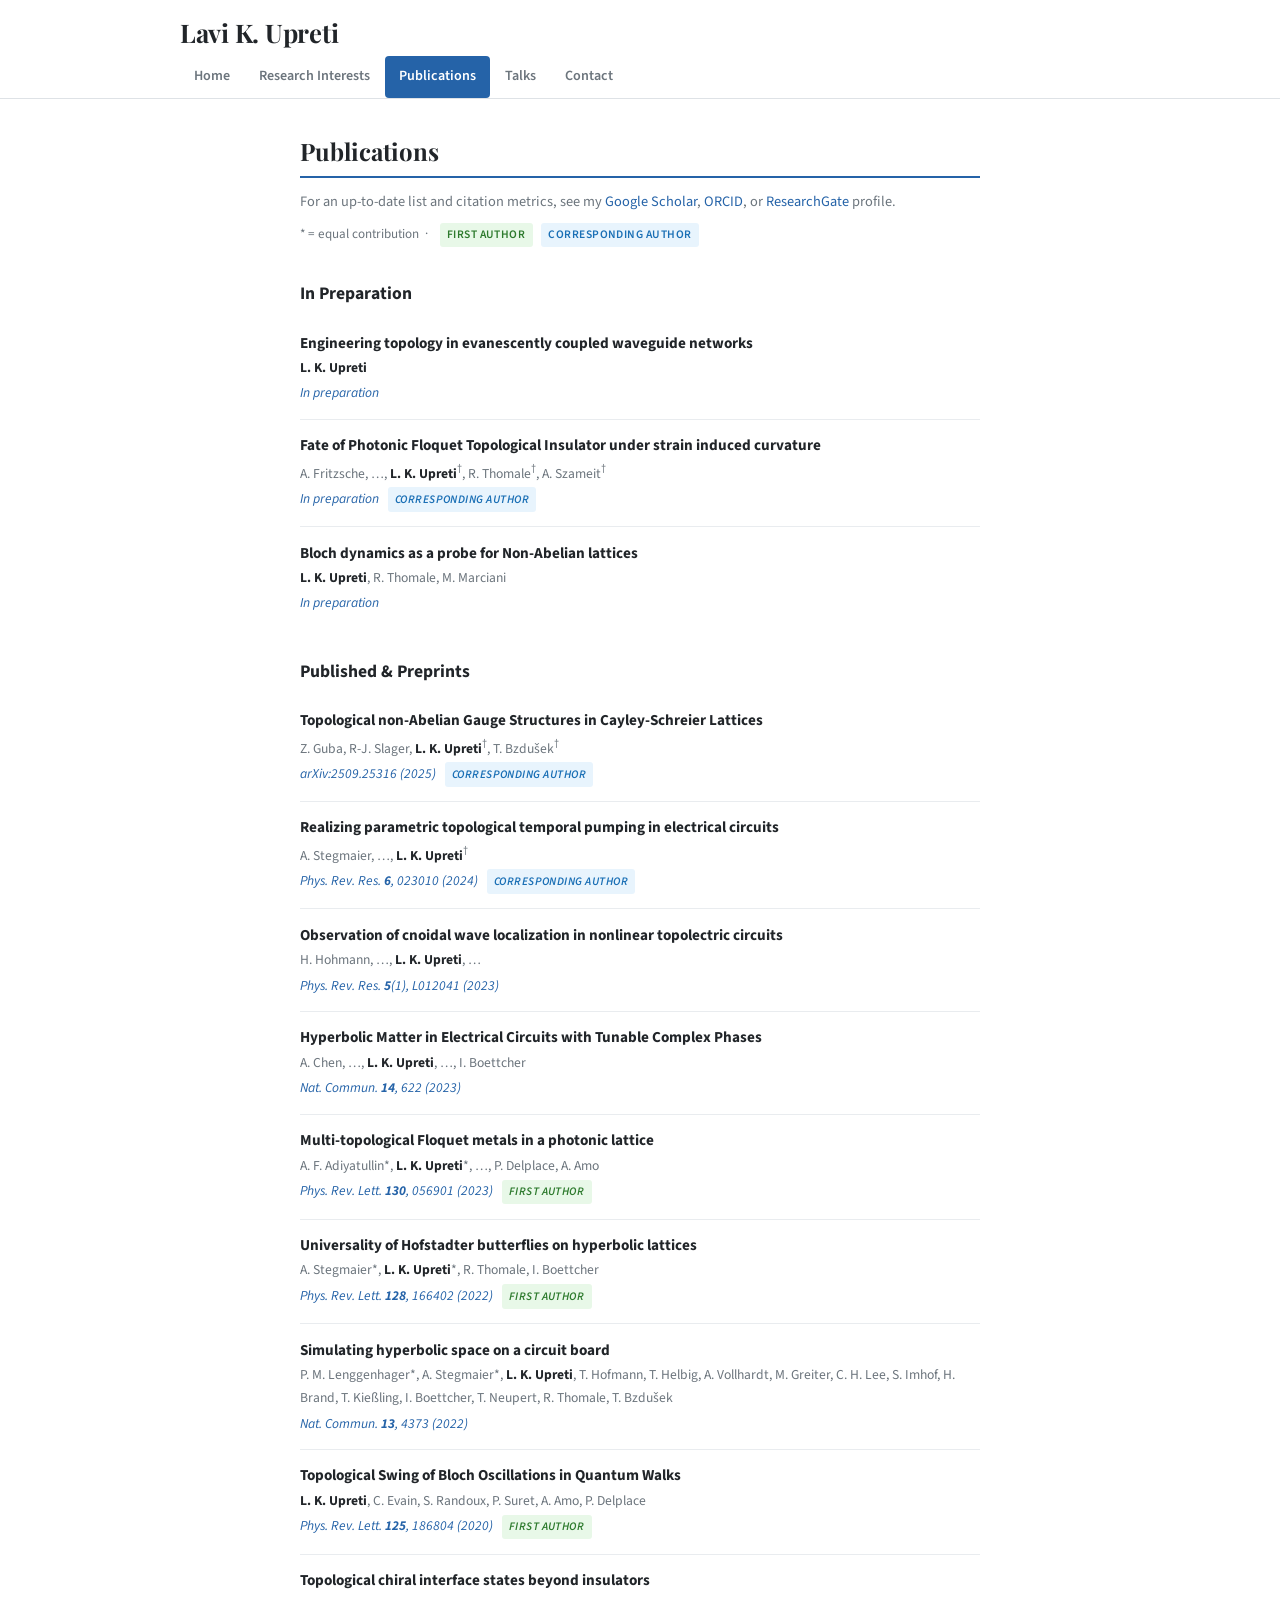
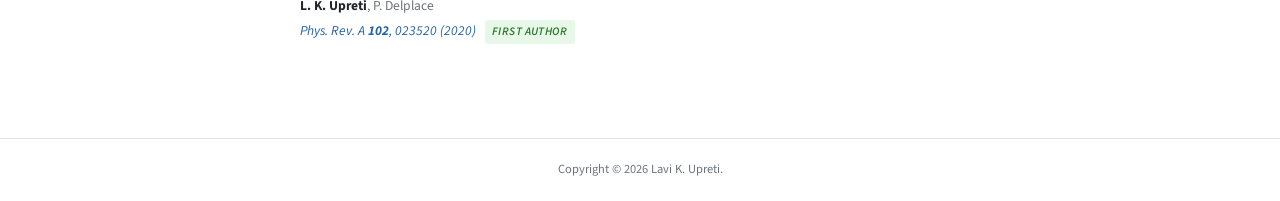
==== publications.html @ c17bda0d "Add files via upload" ====
<!DOCTYPE html>
<html lang="en">
<head>
  <meta charset="UTF-8">
  <meta name="viewport" content="width=device-width, initial-scale=1.0">
  <title>Publications — Lavi K. Upreti</title>
  <link rel="preconnect" href="https://fonts.googleapis.com">
  <link rel="preconnect" href="https://fonts.gstatic.com" crossorigin>
  <link href="https://fonts.googleapis.com/css2?family=Playfair+Display:wght@700&family=Source+Sans+3:ital,wght@0,300;0,400;0,600;0,700;1,400&display=swap" rel="stylesheet">
  <link rel="stylesheet" href="style.css">
</head>
<body>

  <header class="site-header">
    <div class="header-inner">
      <a href="index.html" class="site-name">Lavi K. Upreti</a>
      <nav class="main-nav">
        <button class="nav-toggle" aria-label="Toggle menu"><span></span><span></span><span></span></button>
        <ul class="nav-links">
          <li><a href="index.html">Home</a></li>
          <li><a href="research.html">Research Interests</a></li>
          <li><a href="publications.html" class="active">Publications</a></li>
          <li><a href="talks.html">Talks</a></li>
          <li><a href="contact.html">Contact</a></li>
        </ul>
      </nav>
    </div>
  </header>

  <main class="page-body">
    <div class="container single-col main-col">

      <h2>Publications</h2>

      <p style="font-size:0.9rem;color:var(--text-muted);margin-bottom:0.5rem;">
        For an up-to-date list and citation metrics, see my
        <a href="https://scholar.google.com/citations?user=OWNdUMMAAAAJ&hl=en">Google Scholar</a>,
        <a href="https://orcid.org/0000-0002-1722-484X">ORCID</a>, or
        <a href="https://www.researchgate.net/profile/Lavi-Upreti">ResearchGate</a> profile.
      </p>
      <p style="font-size:0.82rem;color:var(--text-muted);margin-bottom:2rem;">
        * = equal contribution &nbsp;&middot;&nbsp;
        <span class="pub-note first-author">first author</span>
        <span class="pub-note corresponding">corresponding author</span>
      </p>

      <!-- ── In preparation ───────────────────────────────────── -->
      <h3>In Preparation</h3>
      <ul class="pub-list">

        <li class="pub-item">
          <div class="pub-title">Engineering topology in evanescently coupled waveguide networks</div>
          <div class="pub-authors"><span class="me">L. K. Upreti</span></div>
          <div class="pub-journal">In preparation</div>
        </li>

        <li class="pub-item">
          <div class="pub-title">Fate of Photonic Floquet Topological Insulator under strain induced curvature</div>
          <div class="pub-authors">A. Fritzsche, &hellip;, <span class="me">L. K. Upreti</span><sup>&dagger;</sup>, R. Thomale<sup>&dagger;</sup>, A. Szameit<sup>&dagger;</sup></div>
          <div class="pub-journal">In preparation <span class="pub-note corresponding">corresponding author</span></div>
        </li>

        <li class="pub-item">
          <div class="pub-title">Bloch dynamics as a probe for Non-Abelian lattices</div>
          <div class="pub-authors"><span class="me">L. K. Upreti</span>, R. Thomale, M. Marciani</div>
          <div class="pub-journal">In preparation</div>
        </li>

      </ul>

      <!-- ── Published / preprints ────────────────────────────── -->
      <h3>Published &amp; Preprints</h3>
      <ul class="pub-list">

        <li class="pub-item">
          <div class="pub-title">
            <a href="https://arxiv.org/abs/2509.25316" target="_blank" rel="noopener">
              Topological non-Abelian Gauge Structures in Cayley-Schreier Lattices
            </a>
          </div>
          <div class="pub-authors">Z. Guba, R-J. Slager, <span class="me">L. K. Upreti</span><sup>&dagger;</sup>, T. Bzdu&#353;ek<sup>&dagger;</sup></div>
          <div class="pub-journal">arXiv:2509.25316 (2025) <span class="pub-note corresponding">corresponding author</span></div>
        </li>

        <li class="pub-item">
          <div class="pub-title">
            <a href="https://doi.org/10.1103/PhysRevResearch.6.023010" target="_blank" rel="noopener">
              Realizing parametric topological temporal pumping in electrical circuits
            </a>
          </div>
          <div class="pub-authors">A. Stegmaier, &hellip;, <span class="me">L. K. Upreti</span><sup>&dagger;</sup></div>
          <div class="pub-journal">Phys. Rev. Res. <strong>6</strong>, 023010 (2024) <span class="pub-note corresponding">corresponding author</span></div>
        </li>

        <li class="pub-item">
          <div class="pub-title">
            <a href="https://doi.org/10.1103/PhysRevResearch.5.L012041" target="_blank" rel="noopener">
              Observation of cnoidal wave localization in nonlinear topolectric circuits
            </a>
          </div>
          <div class="pub-authors">H. Hohmann, &hellip;, <span class="me">L. K. Upreti</span>, &hellip;</div>
          <div class="pub-journal">Phys. Rev. Res. <strong>5</strong>(1), L012041 (2023)</div>
        </li>

        <li class="pub-item">
          <div class="pub-title">
            <a href="https://doi.org/10.1038/s41467-023-36359-6" target="_blank" rel="noopener">
              Hyperbolic Matter in Electrical Circuits with Tunable Complex Phases
            </a>
          </div>
          <div class="pub-authors">A. Chen, &hellip;, <span class="me">L. K. Upreti</span>, &hellip;, I. Boettcher</div>
          <div class="pub-journal">Nat. Commun. <strong>14</strong>, 622 (2023)</div>
        </li>

        <li class="pub-item">
          <div class="pub-title">
            <a href="https://doi.org/10.1103/PhysRevLett.130.056901" target="_blank" rel="noopener">
              Multi-topological Floquet metals in a photonic lattice
            </a>
          </div>
          <div class="pub-authors">A. F. Adiyatullin*, <span class="me">L. K. Upreti</span>*, &hellip;, P. Delplace, A. Amo</div>
          <div class="pub-journal">Phys. Rev. Lett. <strong>130</strong>, 056901 (2023) <span class="pub-note first-author">first author</span></div>
        </li>

        <li class="pub-item">
          <div class="pub-title">
            <a href="https://doi.org/10.1103/PhysRevLett.128.166402" target="_blank" rel="noopener">
              Universality of Hofstadter butterflies on hyperbolic lattices
            </a>
          </div>
          <div class="pub-authors">A. Stegmaier*, <span class="me">L. K. Upreti</span>*, R. Thomale, I. Boettcher</div>
          <div class="pub-journal">Phys. Rev. Lett. <strong>128</strong>, 166402 (2022) <span class="pub-note first-author">first author</span></div>
        </li>

        <li class="pub-item">
          <div class="pub-title">
            <a href="https://doi.org/10.1038/s41467-022-32042-4" target="_blank" rel="noopener">
              Simulating hyperbolic space on a circuit board
            </a>
          </div>
          <div class="pub-authors">P. M. Lenggenhager*, A. Stegmaier*, <span class="me">L. K. Upreti</span>, T. Hofmann, T. Helbig, A. Vollhardt, M. Greiter, C. H. Lee, S. Imhof, H. Brand, T. Kie&szlig;ling, I. Boettcher, T. Neupert, R. Thomale, T. Bzdu&#353;ek</div>
          <div class="pub-journal">Nat. Commun. <strong>13</strong>, 4373 (2022)</div>
        </li>

        <li class="pub-item">
          <div class="pub-title">
            <a href="https://doi.org/10.1103/PhysRevLett.125.186804" target="_blank" rel="noopener">
              Topological Swing of Bloch Oscillations in Quantum Walks
            </a>
          </div>
          <div class="pub-authors"><span class="me">L. K. Upreti</span>, C. Evain, S. Randoux, P. Suret, A. Amo, P. Delplace</div>
          <div class="pub-journal">Phys. Rev. Lett. <strong>125</strong>, 186804 (2020) <span class="pub-note first-author">first author</span></div>
        </li>

        <li class="pub-item">
          <div class="pub-title">
            <a href="https://doi.org/10.1103/PhysRevA.102.023520" target="_blank" rel="noopener">
              Topological chiral interface states beyond insulators
            </a>
          </div>
          <div class="pub-authors"><span class="me">L. K. Upreti</span>, P. Delplace</div>
          <div class="pub-journal">Phys. Rev. A <strong>102</strong>, 023520 (2020) <span class="pub-note first-author">first author</span></div>
        </li>

      </ul>

    </div>
  </main>

  <footer class="site-footer">
    <div class="container">Copyright &copy; 2026 Lavi K. Upreti.</div>
  </footer>

  <script>
    document.querySelector('.nav-toggle')?.addEventListener('click', function() {
      document.querySelector('.nav-links').classList.toggle('open');
      this.classList.toggle('active');
    });
  </script>
</body>
</html>
---- style.css ----
/* ============================================================
   Lavi K. Upreti — Academic Website
   Clean academic style inspired by P. Lenggenhager's site
   ============================================================ */

:root {
  --bg:         #ffffff;
  --bg-alt:     #f8f9fa;
  --text:       #212529;
  --text-muted: #6c757d;
  --link:       #2563a8;
  --link-hover: #1a4a80;
  --accent:     #2563a8;
  --border:     #dee2e6;
  --border-light:#e9ecef;
  --shadow:     0 1px 3px rgba(0,0,0,0.08);

  --font-sans:  'Source Sans 3', -apple-system, BlinkMacSystemFont, 'Segoe UI', Helvetica, Arial, sans-serif;
  --font-serif: 'Playfair Display', Georgia, 'Times New Roman', serif;

  --max-w:      960px;
  --sidebar-w:  220px;
  --gap:        2.5rem;
  --nav-h:      56px;
}

/* Reset */
*, *::before, *::after { box-sizing: border-box; margin: 0; padding: 0; }

html { font-size: 16px; scroll-behavior: smooth; }

body {
  font-family: var(--font-sans);
  color: var(--text);
  background: var(--bg);
  line-height: 1.7;
  -webkit-font-smoothing: antialiased;
}

a { color: var(--link); text-decoration: none; }
a:hover { color: var(--link-hover); text-decoration: underline; }

img { max-width: 100%; display: block; }

/* ── Header / Navigation ───────────────────────────────────── */
.site-header {
  background: var(--bg);
  border-bottom: 1px solid var(--border);
  position: sticky;
  top: 0;
  z-index: 100;
}
.header-inner {
  max-width: var(--max-w);
  margin: 0 auto;
  padding: 0 1.25rem;
}
.site-name {
  display: block;
  font-family: var(--font-serif);
  font-size: 1.6rem;
  font-weight: 700;
  color: var(--text);
  padding: 0.7rem 0 0.1rem;
  letter-spacing: -0.01em;
}
.site-name:hover { text-decoration: none; color: var(--accent); }

.main-nav {
  display: flex;
  align-items: center;
  justify-content: space-between;
}
.nav-links {
  list-style: none;
  display: flex;
  gap: 0;
  flex-wrap: wrap;
}
.nav-links li a {
  display: block;
  padding: 0.55rem 0.9rem;
  font-size: 0.88rem;
  font-weight: 600;
  color: var(--text-muted);
  border-radius: 4px;
  transition: background 0.15s, color 0.15s;
}
.nav-links li a:hover {
  background: var(--bg-alt);
  color: var(--text);
  text-decoration: none;
}
.nav-links li a.active {
  background: var(--accent);
  color: #fff;
}

/* Hamburger */
.nav-toggle {
  display: none;
  background: none; border: none; cursor: pointer;
  width: 26px; height: 20px; position: relative;
}
.nav-toggle span {
  display: block; width: 100%; height: 2px;
  background: var(--text); position: absolute; left: 0;
  transition: .25s;
}
.nav-toggle span:nth-child(1) { top: 0; }
.nav-toggle span:nth-child(2) { top: 9px; }
.nav-toggle span:nth-child(3) { top: 18px; }
.nav-toggle.active span:nth-child(1) { top: 9px; transform: rotate(45deg); }
.nav-toggle.active span:nth-child(2) { opacity: 0; }
.nav-toggle.active span:nth-child(3) { top: 9px; transform: rotate(-45deg); }

/* ── Layout ────────────────────────────────────────────────── */
.container {
  max-width: var(--max-w);
  margin: 0 auto;
  padding: 0 1.25rem;
}

.page-body { padding: 2rem 0 3rem; }

.two-col {
  display: grid;
  grid-template-columns: var(--sidebar-w) 1fr;
  gap: var(--gap);
  align-items: start;
}

/* ── Sidebar ───────────────────────────────────────────────── */
.sidebar { position: sticky; top: calc(var(--nav-h) + 24px); }

.photo-wrap {
  width: 100%;
  border-radius: 6px;
  overflow: hidden;
  border: 1px solid var(--border);
  margin-bottom: 1.25rem;
  background: var(--bg-alt);
}
.photo-wrap img { width: 100%; display: block; }
.photo-placeholder {
  width: 100%; aspect-ratio: 1;
  display: flex; flex-direction: column;
  align-items: center; justify-content: center;
  color: var(--text-muted); gap: 0.4rem;
}
.photo-placeholder svg { width: 54px; height: 54px; }
.photo-placeholder span { font-size: 0.78rem; font-style: italic; }

.sidebar h5 {
  font-size: 0.82rem;
  text-transform: uppercase;
  letter-spacing: 0.07em;
  color: var(--text-muted);
  margin-bottom: 0.6rem;
  padding-bottom: 0.35rem;
  border-bottom: 1px solid var(--border-light);
}

.quick-links { list-style: none; }
.quick-links li { margin-bottom: 0.35rem; }
.quick-links a {
  display: inline-flex; align-items: center; gap: 0.45rem;
  font-size: 0.88rem; color: var(--link);
  transition: color .15s;
}
.quick-links a:hover { color: var(--link-hover); text-decoration: none; }
.quick-links .icon { width: 16px; height: 16px; flex-shrink: 0; }

/* ── Recent paper card ─────────────────────────────────────── */
.recent-paper {
  margin-top: 1.5rem;
  background: var(--bg-alt);
  border: 1px solid var(--border-light);
  border-radius: 6px;
  padding: 0.85rem;
  transition: box-shadow .2s;
}
.recent-paper:hover { box-shadow: var(--shadow); }
.recent-paper .label {
  font-size: 0.72rem;
  text-transform: uppercase;
  letter-spacing: 0.06em;
  color: var(--text-muted);
  font-style: italic;
}
.recent-paper .rp-title {
  font-size: 0.88rem;
  font-weight: 700;
  color: var(--text);
  line-height: 1.4;
  margin-top: 0.25rem;
}
.recent-paper a { color: inherit; }
.recent-paper a:hover { color: var(--accent); text-decoration: none; }

/* ── Main content ──────────────────────────────────────────── */
.main-col h2 {
  font-family: var(--font-serif);
  font-size: 1.5rem;
  font-weight: 700;
  margin-bottom: 0.75rem;
  padding-bottom: 0.3rem;
  border-bottom: 2px solid var(--accent);
}

.main-col h3 {
  font-size: 1.1rem;
  font-weight: 700;
  margin-top: 1.75rem;
  margin-bottom: 0.5rem;
}

.main-col h4 {
  font-size: 0.95rem;
  font-weight: 700;
  margin-top: 1.25rem;
  margin-bottom: 0.4rem;
  color: var(--text);
}

.main-col p {
  margin-bottom: 0.85rem;
  font-size: 0.94rem;
  color: #343a40;
}

.main-col section + section {
  margin-top: 2rem;
}

/* ── CV Timeline ───────────────────────────────────────────── */
.cv-list { list-style: none; }
.cv-list li {
  display: grid;
  grid-template-columns: 150px 1fr;
  gap: 0.75rem;
  padding: 0.6rem 0;
  border-bottom: 1px solid var(--border-light);
  font-size: 0.92rem;
}
.cv-list li:last-child { border-bottom: none; }
.cv-dates {
  font-weight: 600;
  color: var(--accent);
  white-space: nowrap;
  font-size: 0.88rem;
  padding-top: 0.06rem;
}
.cv-desc { color: #495057; }
.cv-desc strong { color: var(--text); }

/* ── Awards / lists ────────────────────────────────────────── */
.diamond-list { list-style: none; }
.diamond-list li {
  position: relative;
  padding-left: 1.1rem;
  margin-bottom: 0.45rem;
  font-size: 0.92rem;
  color: #495057;
}
.diamond-list li::before {
  content: '◆';
  position: absolute; left: 0; top: 0;
  color: var(--accent);
  font-size: 0.45rem;
  line-height: 1.7rem;
}

/* ── Supervision list ──────────────────────────────────────── */
.supervision-list { list-style: none; }
.supervision-list li {
  margin-bottom: 0.5rem;
  font-size: 0.92rem;
  color: #495057;
}
.supervision-list li strong { color: var(--text); }

/* teaching list */
.teaching-list {
  font-size: 0.92rem;
  color: #495057;
  line-height: 1.8;
}

/* ── Publications page ─────────────────────────────────────── */
.pub-list { list-style: none; }
.pub-item {
  padding: 0.9rem 0;
  border-bottom: 1px solid var(--border-light);
}
.pub-item:last-child { border-bottom: none; }
.pub-title {
  font-weight: 700;
  font-size: 0.95rem;
  color: var(--text);
  line-height: 1.45;
}
.pub-title a { color: var(--text); }
.pub-title a:hover { color: var(--accent); }
.pub-authors {
  font-size: 0.85rem;
  color: var(--text-muted);
  margin: 0.15rem 0;
}
.pub-authors .me { font-weight: 700; color: var(--text); }
.pub-journal {
  font-size: 0.85rem;
  color: var(--accent);
  font-style: italic;
}
.pub-note {
  display: inline-block;
  font-size: 0.72rem;
  font-weight: 600;
  text-transform: uppercase;
  letter-spacing: 0.04em;
  padding: 0.15rem 0.45rem;
  border-radius: 3px;
  margin-left: 0.35rem;
}
.pub-note.corresponding { background: #e8f4fd; color: #1a6fb5; }
.pub-note.first-author  { background: #e8f8e8; color: #2d7a2d; }

/* ── Research page ─────────────────────────────────────────── */
.research-block {
  padding: 1.25rem 0;
  border-bottom: 1px solid var(--border-light);
}
.research-block:last-of-type { border-bottom: none; }
.research-block h3 {
  font-family: var(--font-serif);
  font-size: 1.2rem;
  font-weight: 700;
  margin: 0 0 0.5rem;
  color: var(--text);
}
.research-block p {
  font-size: 0.93rem;
  color: #495057;
  margin-bottom: 0.6rem;
}

/* ── Contact page ──────────────────────────────────────────── */
.contact-card {
  background: var(--bg-alt);
  border: 1px solid var(--border-light);
  border-radius: 6px;
  padding: 1.5rem;
  max-width: 520px;
}
.contact-card h4 {
  font-family: var(--font-serif);
  font-size: 1.15rem;
  margin: 0 0 1rem;
}
.contact-row {
  display: grid;
  grid-template-columns: 90px 1fr;
  gap: 0.5rem;
  margin-bottom: 0.6rem;
  font-size: 0.92rem;
}
.contact-label { font-weight: 600; color: var(--text); }
.contact-val { color: #495057; }

.contact-btn {
  display: inline-block;
  margin-top: 1rem;
  padding: 0.5rem 1.25rem;
  background: var(--accent);
  color: #fff;
  font-weight: 600;
  font-size: 0.88rem;
  border-radius: 4px;
  transition: background 0.15s;
}
.contact-btn:hover { background: var(--link-hover); color: #fff; text-decoration: none; }

/* ── Talks page ────────────────────────────────────────────── */
.talk-list { list-style: none; }
.talk-item {
  padding: 0.6rem 0;
  border-bottom: 1px solid var(--border-light);
  font-size: 0.92rem;
}
.talk-item:last-child { border-bottom: none; }
.talk-title { font-weight: 700; color: var(--text); }
.talk-venue { color: var(--text-muted); font-size: 0.85rem; margin-top: 0.1rem; }

/* ── Footer ────────────────────────────────────────────────── */
.site-footer {
  border-top: 1px solid var(--border);
  padding: 1.25rem 0;
  text-align: center;
  font-size: 0.78rem;
  color: var(--text-muted);
  margin-top: 2rem;
}

/* ── Single column pages ───────────────────────────────────── */
.single-col { max-width: 720px; }

/* ── Responsive ────────────────────────────────────────────── */
@media (max-width: 768px) {
  .nav-toggle { display: block; }
  .nav-links {
    display: none; flex-direction: column;
    position: absolute; top: 100%; left: 0; right: 0;
    background: var(--bg); border-bottom: 1px solid var(--border);
    padding: 0.5rem;
    box-shadow: var(--shadow);
  }
  .nav-links.open { display: flex; }

  .two-col { grid-template-columns: 1fr; }

  .sidebar {
    position: static;
    display: grid;
    grid-template-columns: 140px 1fr;
    gap: 1.25rem;
    align-items: start;
  }

  .cv-list li { grid-template-columns: 1fr; gap: 0.15rem; }

  .contact-row { grid-template-columns: 1fr; gap: 0.1rem; }
}

@media (max-width: 480px) {
  .sidebar { grid-template-columns: 1fr; }
  .photo-wrap { max-width: 160px; margin: 0 auto 0.75rem; }
}
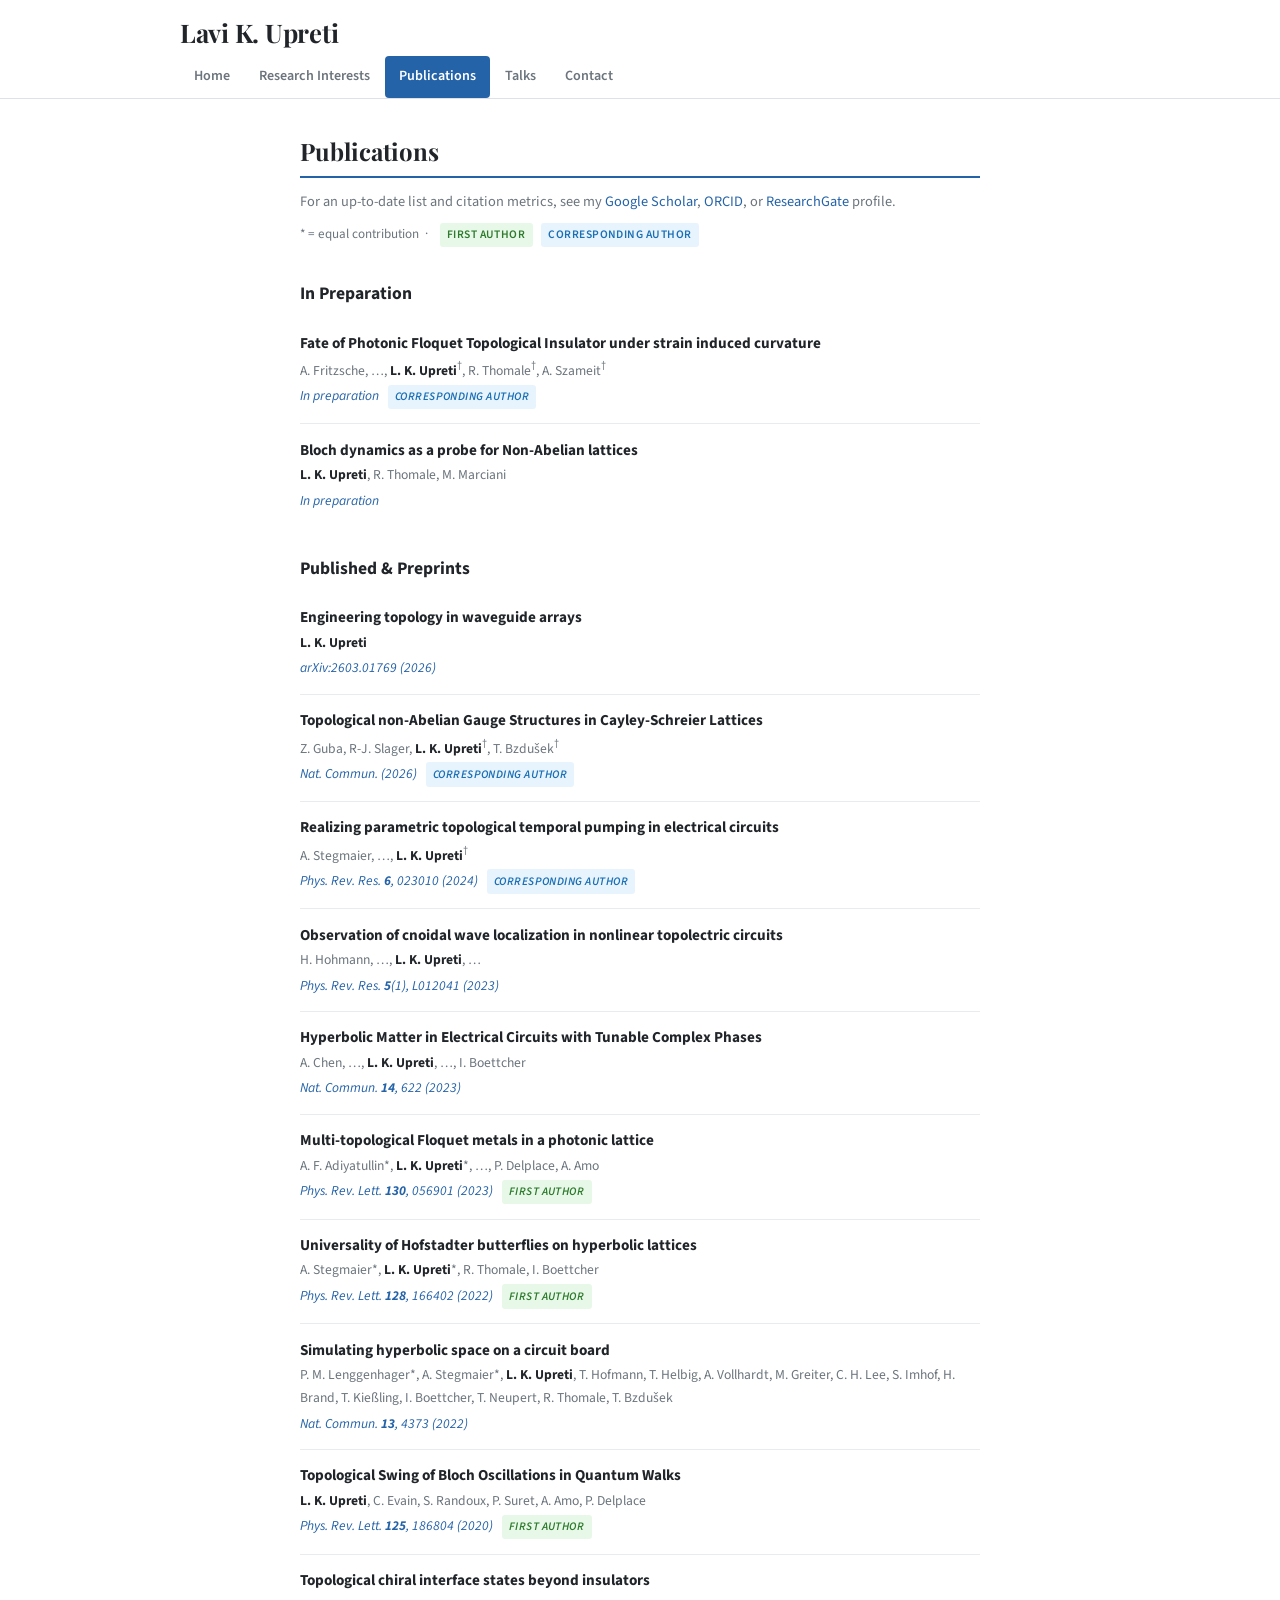
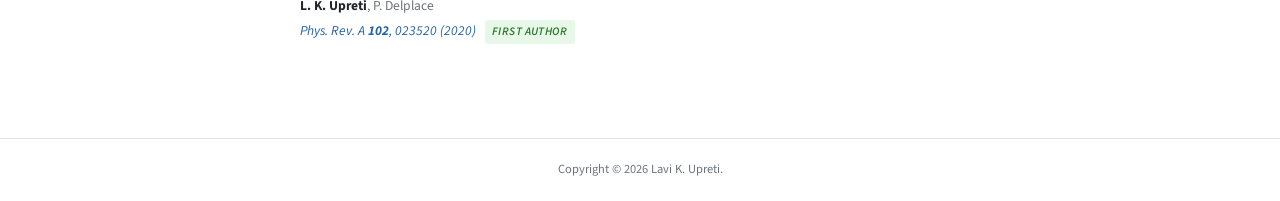
==== commit 67acb1aa: "Refactor publication entry for improved structure Updated publication entry for 'Engineering topolog" ====
--- a/publications.html
+++ b/publications.html
@@ -49,12 +49,6 @@
       <ul class="pub-list">
 
         <li class="pub-item">
-          <div class="pub-title">Engineering topology in evanescently coupled waveguide networks</div>
-          <div class="pub-authors"><span class="me">L. K. Upreti</span></div>
-          <div class="pub-journal">In preparation</div>
-        </li>
-
-        <li class="pub-item">
           <div class="pub-title">Fate of Photonic Floquet Topological Insulator under strain induced curvature</div>
           <div class="pub-authors">A. Fritzsche, &hellip;, <span class="me">L. K. Upreti</span><sup>&dagger;</sup>, R. Thomale<sup>&dagger;</sup>, A. Szameit<sup>&dagger;</sup></div>
           <div class="pub-journal">In preparation <span class="pub-note corresponding">corresponding author</span></div>
@@ -71,15 +65,27 @@
       <!-- ── Published / preprints ────────────────────────────── -->
       <h3>Published &amp; Preprints</h3>
       <ul class="pub-list">
+        
+
+        
+        <li class="pub-item">
+  <div class="pub-title">
+    <a href="https://arxiv.org/abs/2603.01769" target="_blank" rel="noopener">
+      Engineering topology in waveguide arrays
+    </a>
+  </div>
+  <div class="pub-authors"><span class="me">L. K. Upreti</span></div>
+  <div class="pub-journal">arXiv:2603.01769 (2026)</div>
+</li>
 
         <li class="pub-item">
           <div class="pub-title">
-            <a href="https://arxiv.org/abs/2509.25316" target="_blank" rel="noopener">
+            <a href="https://www.nature.com/articles/s41467-026-71401-3" target="_blank" rel="noopener">
               Topological non-Abelian Gauge Structures in Cayley-Schreier Lattices
             </a>
           </div>
           <div class="pub-authors">Z. Guba, R-J. Slager, <span class="me">L. K. Upreti</span><sup>&dagger;</sup>, T. Bzdu&#353;ek<sup>&dagger;</sup></div>
-          <div class="pub-journal">arXiv:2509.25316 (2025) <span class="pub-note corresponding">corresponding author</span></div>
+          <div class="pub-journal">Nat. Commun. (2026) <span class="pub-note corresponding">corresponding author</span></div>
         </li>
 
         <li class="pub-item">
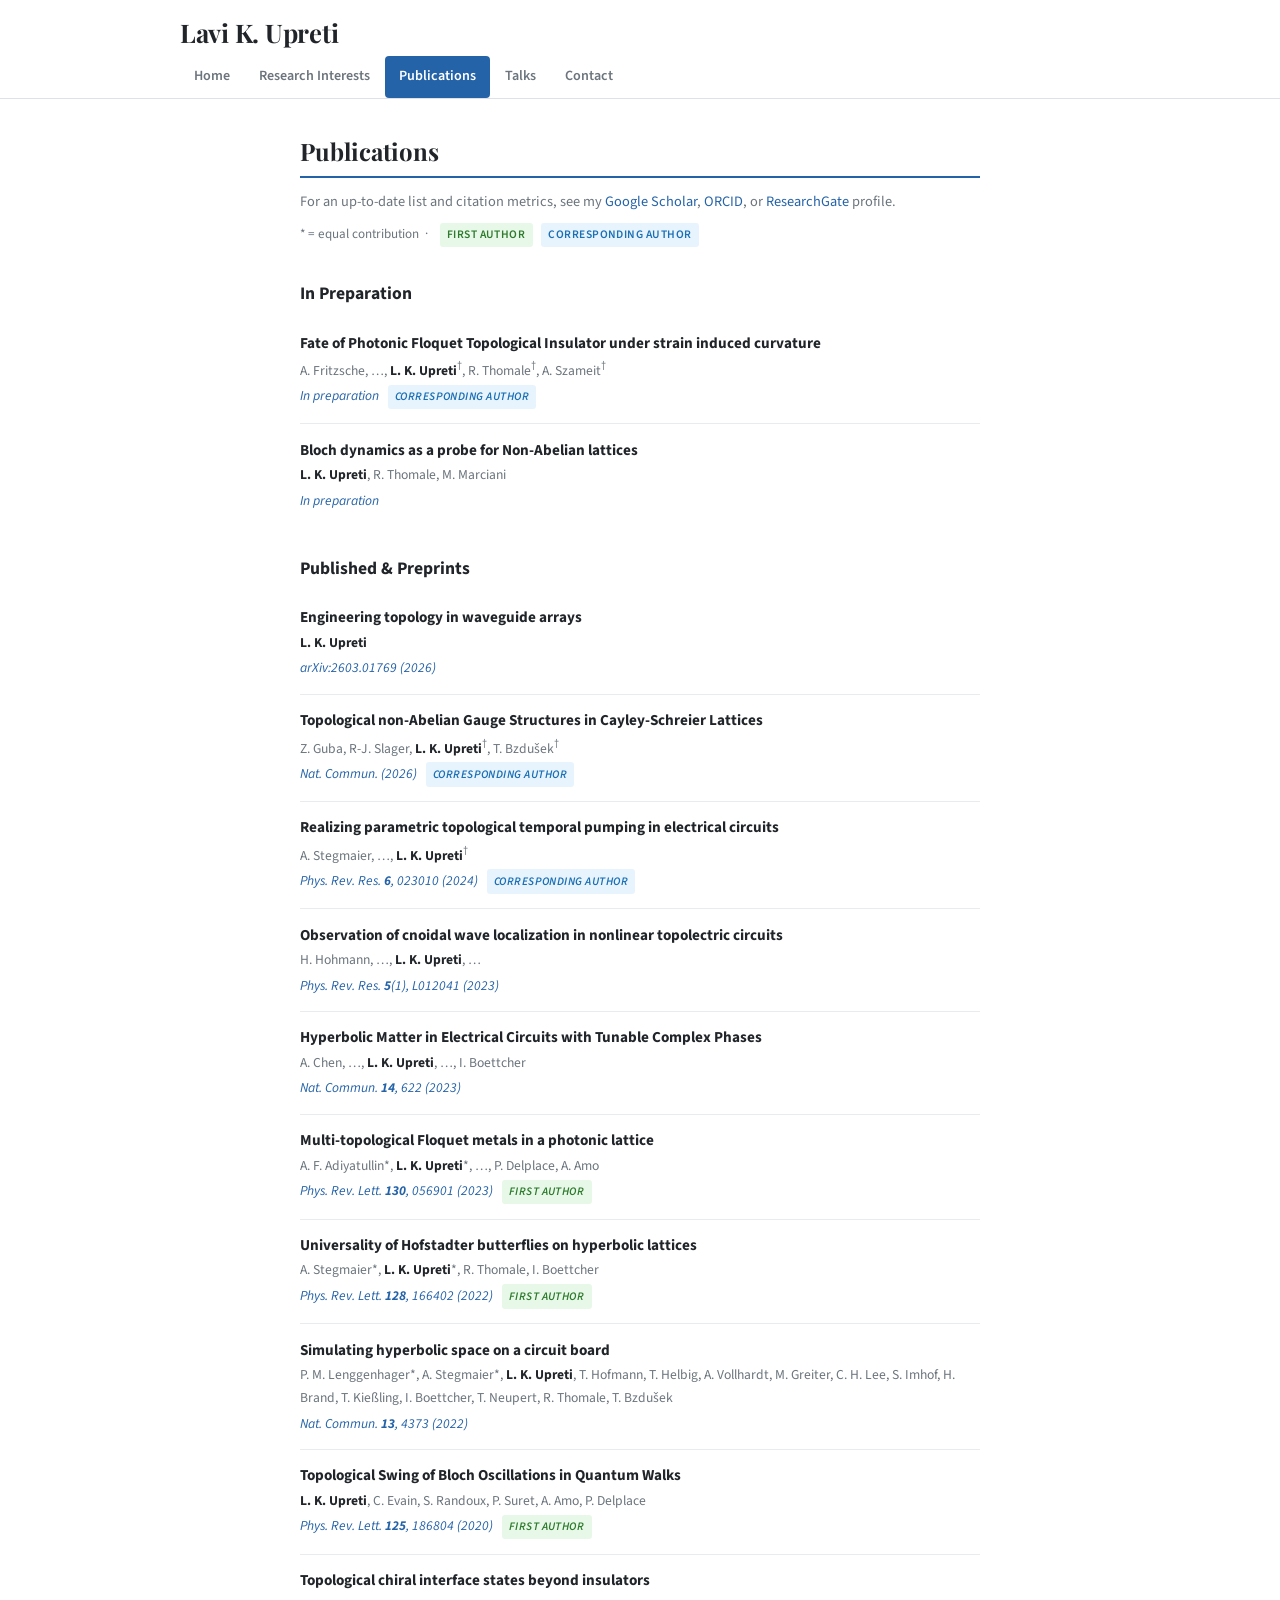
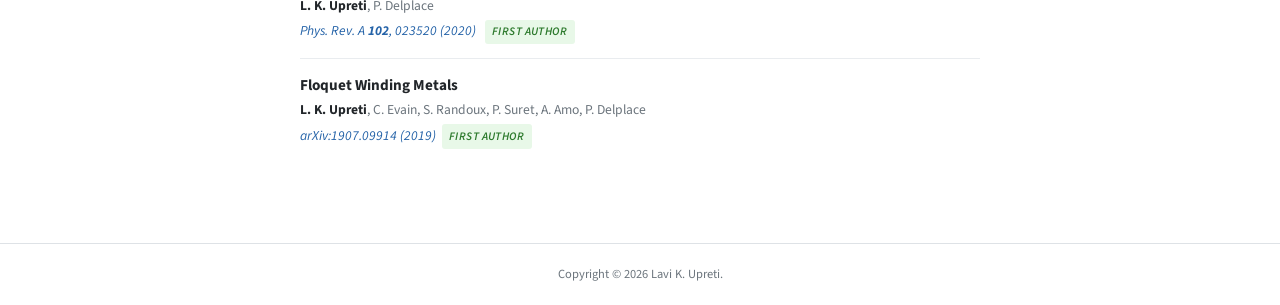
==== commit d677e688: "Add 'first author' note to publication entry" ====
--- a/publications.html
+++ b/publications.html
@@ -168,6 +168,16 @@
           <div class="pub-journal">Phys. Rev. A <strong>102</strong>, 023520 (2020) <span class="pub-note first-author">first author</span></div>
         </li>
 
+        <li class="pub-item">
+  <div class="pub-title">
+    <a href="https://export.arxiv.org/pdf/1907.09914v1" target="_blank" rel="noopener">
+      Floquet Winding Metals
+    </a>
+  </div>
+  <div class="pub-authors"><span class="me">L. K. Upreti</span>, C. Evain, S. Randoux, P. Suret, A. Amo, P. Delplace</div>
+  <div class="pub-journal">arXiv:1907.09914 (2019)<span class="pub-note first-author">first author</span></div>
+</li>
+
       </ul>
 
     </div>
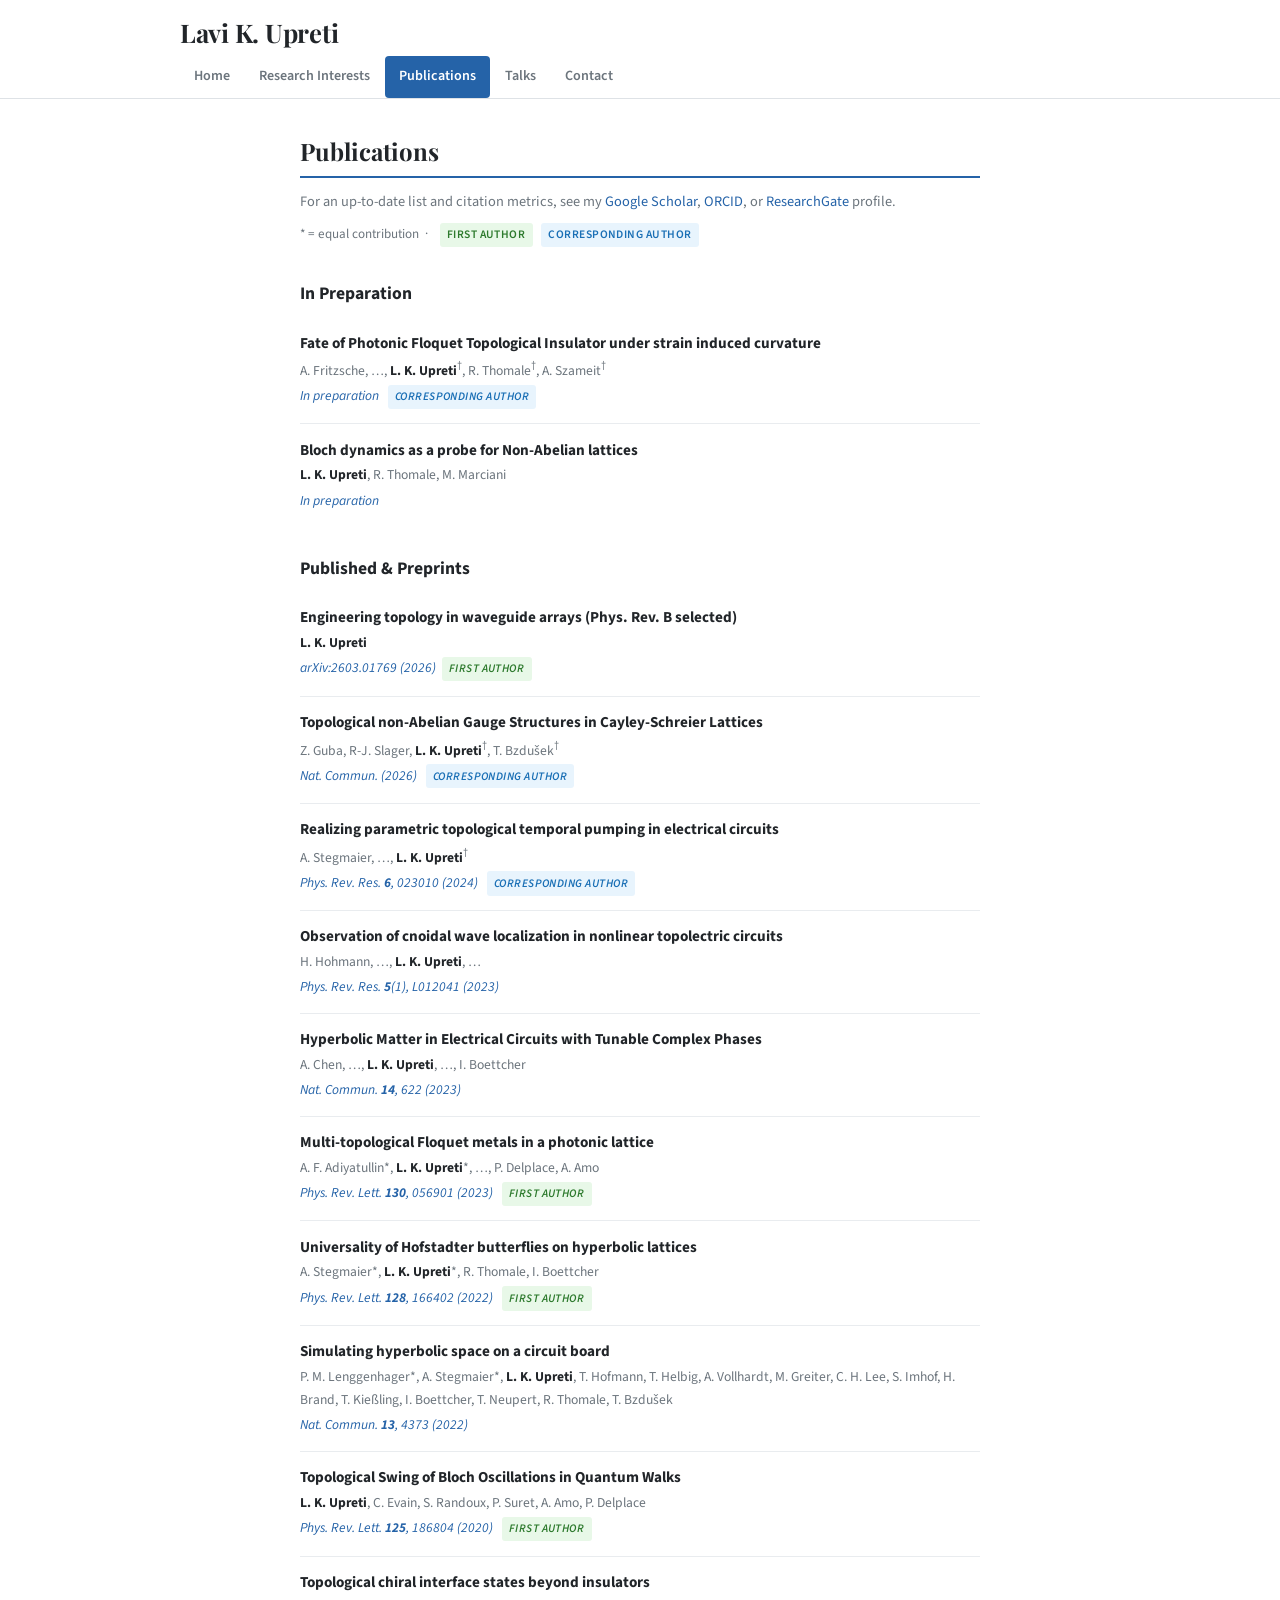
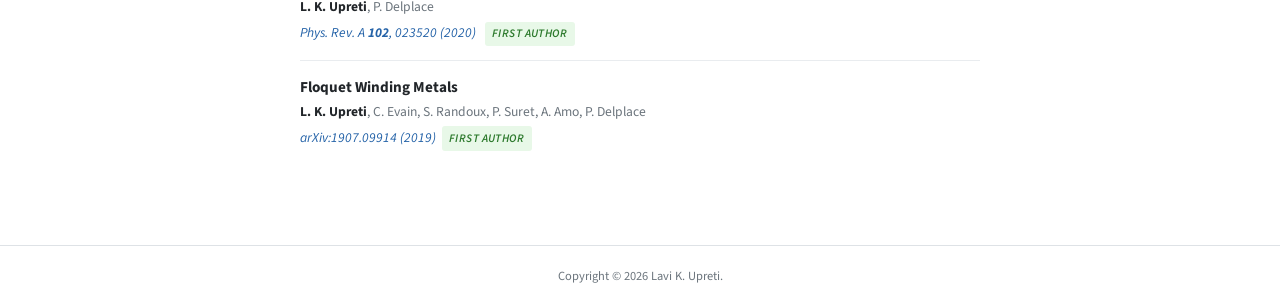
==== commit 0c74fb09: "Add journal information to publication title Updated the publication title to include journal inform" ====
--- a/publications.html
+++ b/publications.html
@@ -71,11 +71,11 @@
         <li class="pub-item">
   <div class="pub-title">
     <a href="https://arxiv.org/abs/2603.01769" target="_blank" rel="noopener">
-      Engineering topology in waveguide arrays
+      Engineering topology in waveguide arrays (Phys. Rev. B selected)
     </a>
   </div>
   <div class="pub-authors"><span class="me">L. K. Upreti</span></div>
-  <div class="pub-journal">arXiv:2603.01769 (2026)</div>
+  <div class="pub-journal">arXiv:2603.01769 (2026)<span class="pub-note first-author">first author</span></div>
 </li>
 
         <li class="pub-item">
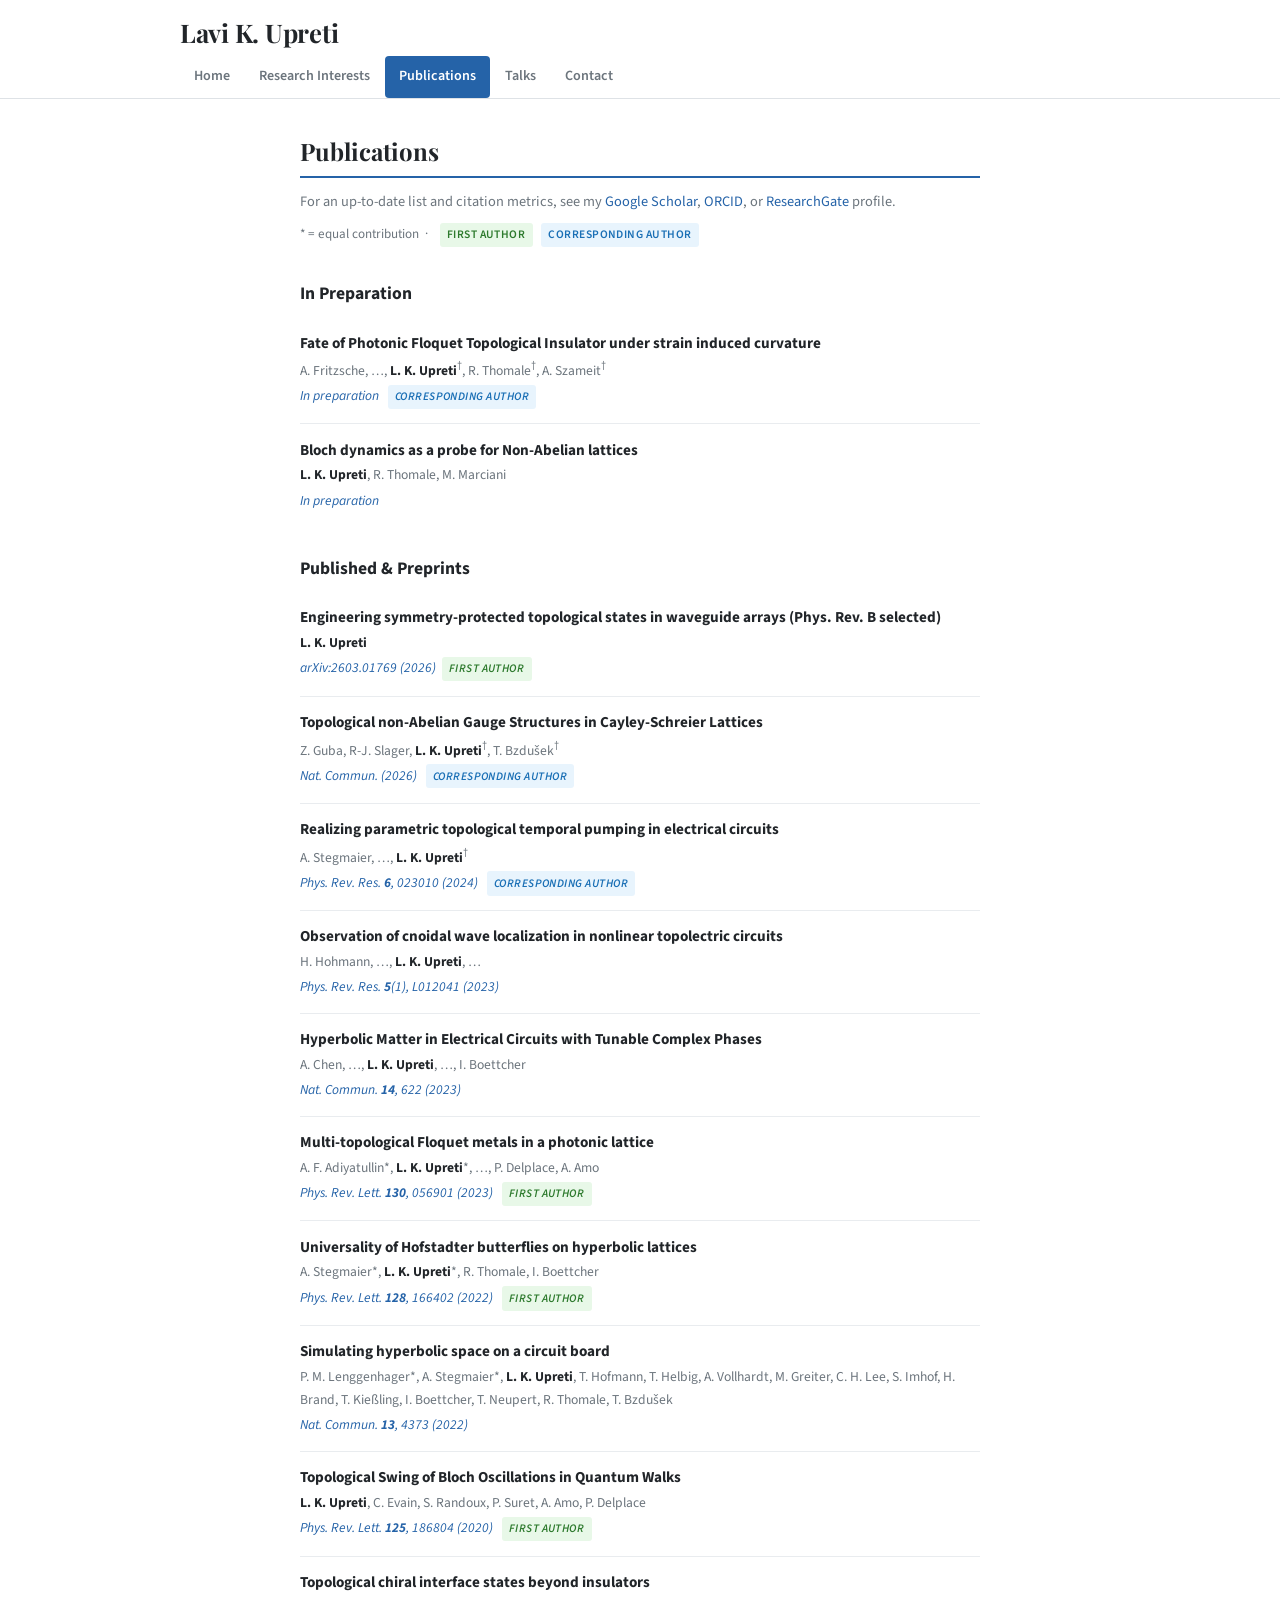
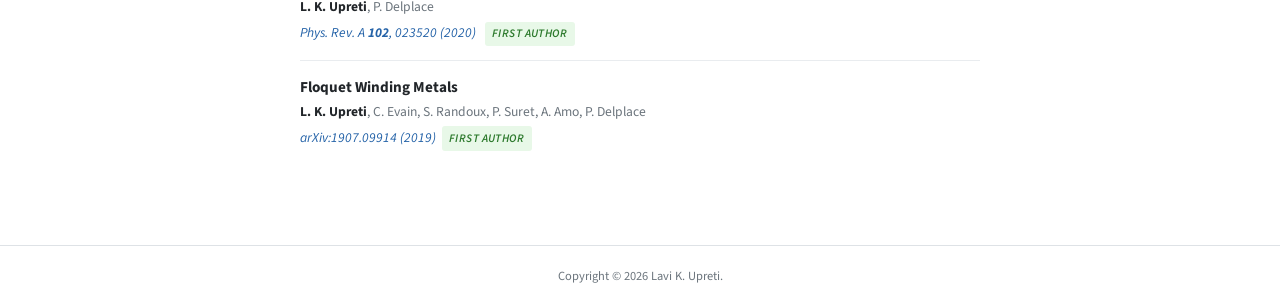
==== commit 8518fe43: "Update publication title for clarity PRB selected" ====
--- a/publications.html
+++ b/publications.html
@@ -71,7 +71,7 @@
         <li class="pub-item">
   <div class="pub-title">
     <a href="https://arxiv.org/abs/2603.01769" target="_blank" rel="noopener">
-      Engineering topology in waveguide arrays (Phys. Rev. B selected)
+      Engineering symmetry-protected topological states in waveguide arrays (Phys. Rev. B selected)
     </a>
   </div>
   <div class="pub-authors"><span class="me">L. K. Upreti</span></div>
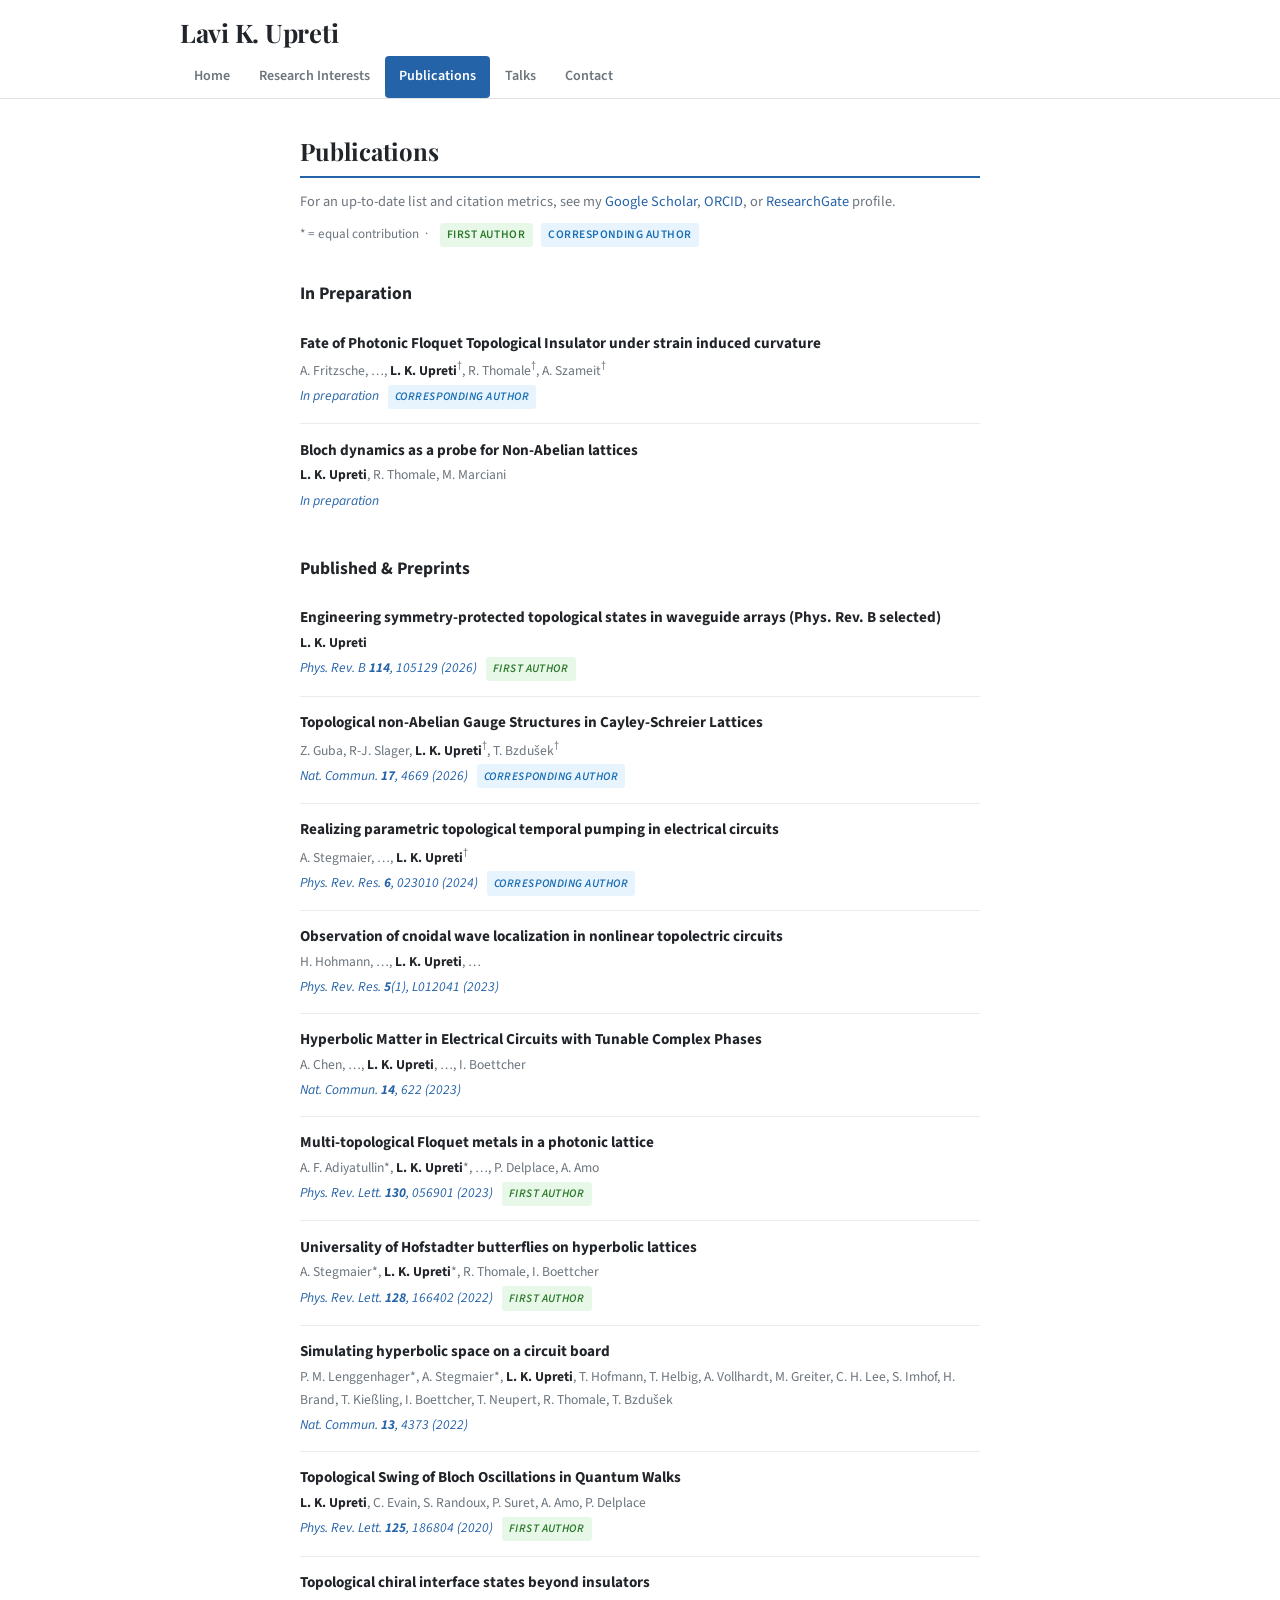
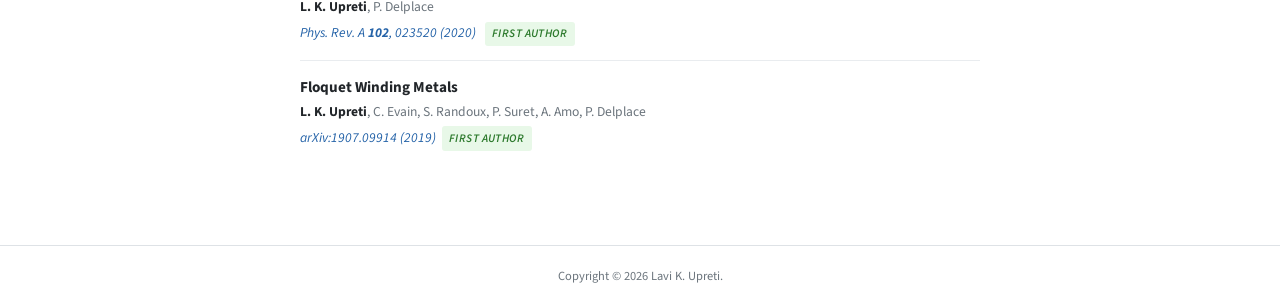
==== commit 0fe3b47c: "Update publication details and links in HTML" ====
--- a/publications.html
+++ b/publications.html
@@ -69,14 +69,14 @@
 
         
         <li class="pub-item">
-  <div class="pub-title">
-    <a href="https://arxiv.org/abs/2603.01769" target="_blank" rel="noopener">
-      Engineering symmetry-protected topological states in waveguide arrays (Phys. Rev. B selected)
-    </a>
-  </div>
-  <div class="pub-authors"><span class="me">L. K. Upreti</span></div>
-  <div class="pub-journal">arXiv:2603.01769 (2026)<span class="pub-note first-author">first author</span></div>
-</li>
+          <div class="pub-title">
+            <a href="https://journals.aps.org/prb/abstract/10.1103/4f1t-pj5t" target="_blank" rel="noopener">
+              Engineering symmetry-protected topological states in waveguide arrays (Phys. Rev. B selected)
+            </a>
+          </div>
+          <div class="pub-authors"><span class="me">L. K. Upreti</span></div>
+          <div class="pub-journal">Phys. Rev. B <strong>114</strong>, 105129 (2026) <span class="pub-note first-author">first author</span></div>
+        </li>
 
         <li class="pub-item">
           <div class="pub-title">
@@ -85,7 +85,7 @@
             </a>
           </div>
           <div class="pub-authors">Z. Guba, R-J. Slager, <span class="me">L. K. Upreti</span><sup>&dagger;</sup>, T. Bzdu&#353;ek<sup>&dagger;</sup></div>
-          <div class="pub-journal">Nat. Commun. (2026) <span class="pub-note corresponding">corresponding author</span></div>
+          <div class="pub-journal">Nat. Commun. <strong>17</strong>, 4669 (2026) <span class="pub-note corresponding">corresponding author</span></div>
         </li>
 
         <li class="pub-item">
--- a/style.css
+++ b/style.css
@@ -436,3 +436,34 @@
   .sidebar { grid-template-columns: 1fr; }
   .photo-wrap { max-width: 160px; margin: 0 auto 0.75rem; }
 }
+
+/* ── Research section figures ──────────────────────────────── */
+.research-fig {
+  margin: 1rem 0 1.25rem;
+  text-align: center;
+}
+.research-fig img {
+  max-width: 100%;
+  height: auto;
+  border: 1px solid var(--border-light);
+  border-radius: 6px;
+  display: inline-block;
+}
+.research-fig figcaption {
+  font-size: 0.8rem;
+  color: var(--text-muted);
+  margin-top: 0.4rem;
+  font-style: italic;
+}
+/* two figures side by side */
+.research-fig.duo {
+  display: grid;
+  grid-template-columns: 1fr 1fr;
+  gap: 0.75rem;
+  align-items: start;
+}
+.research-fig.duo figure { margin: 0; }
+.research-fig.duo figcaption { font-size: 0.78rem; }
+@media (max-width: 560px) {
+  .research-fig.duo { grid-template-columns: 1fr; }
+}
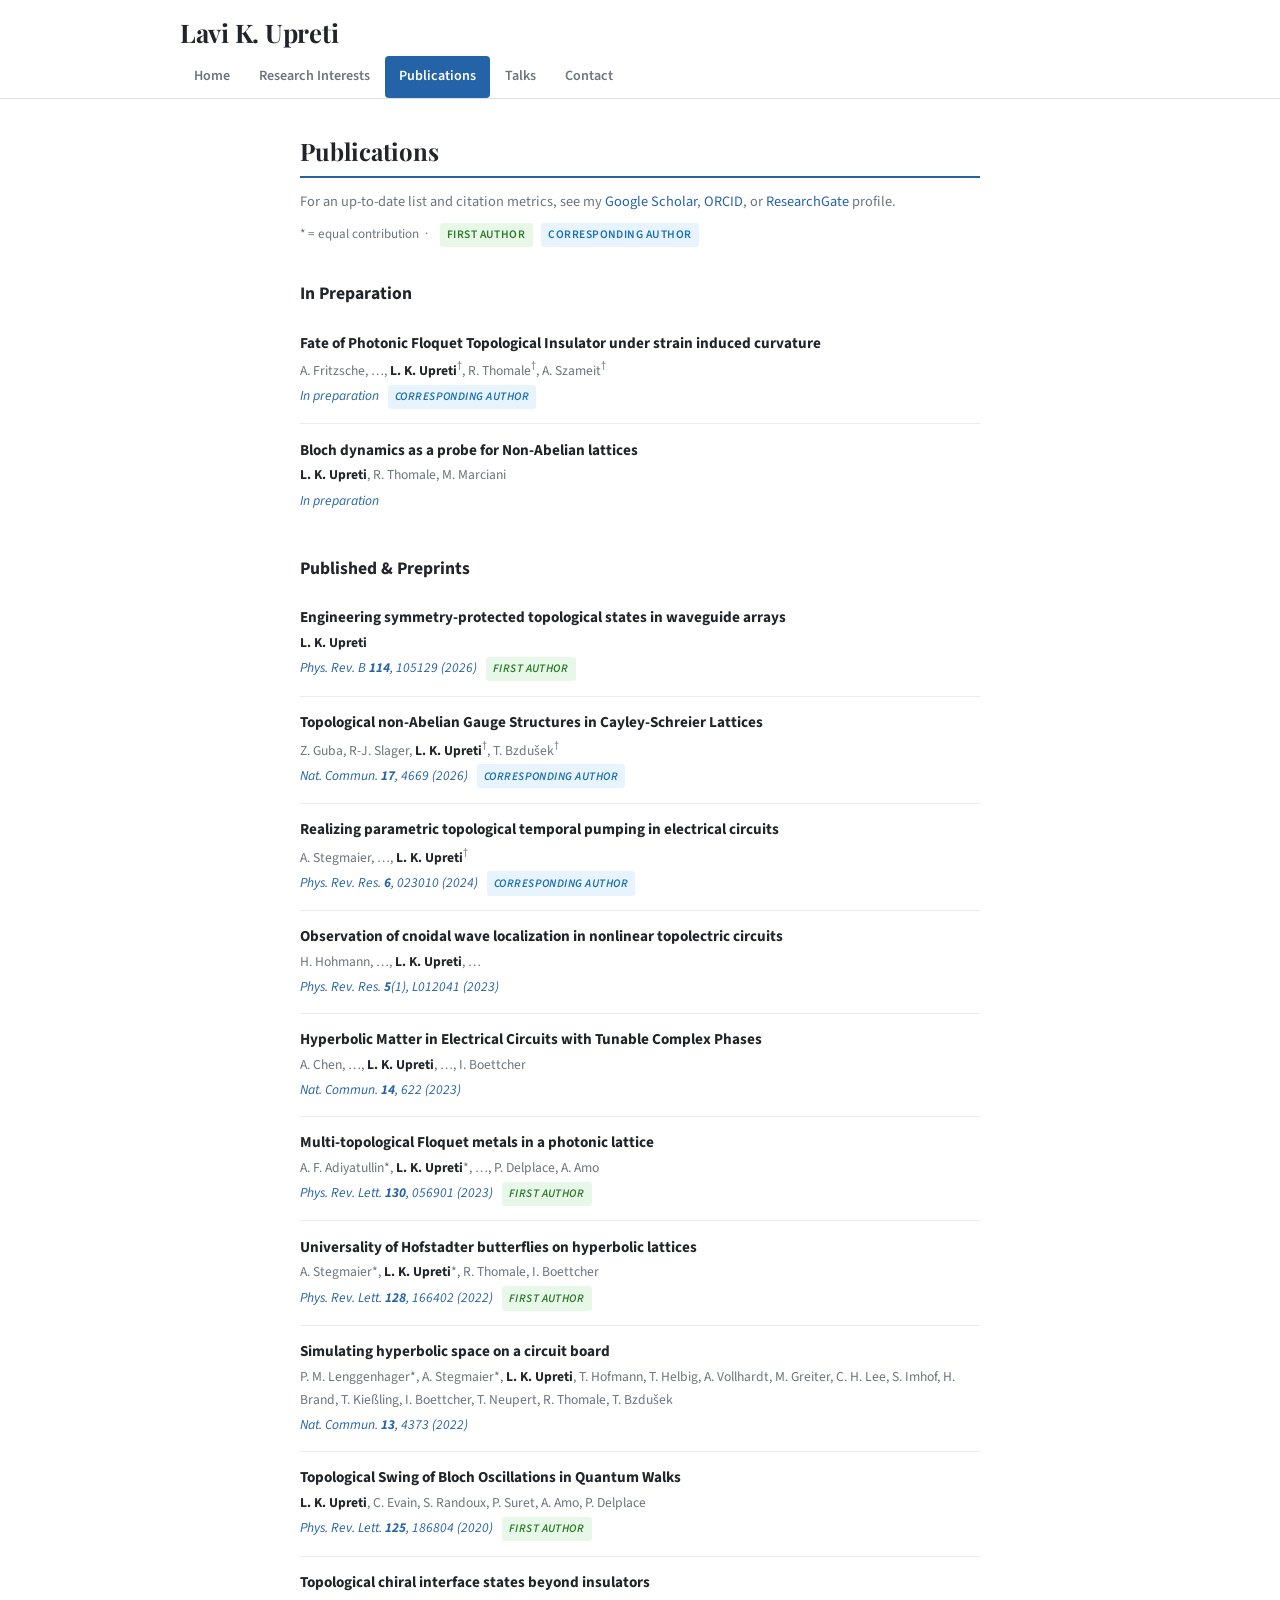
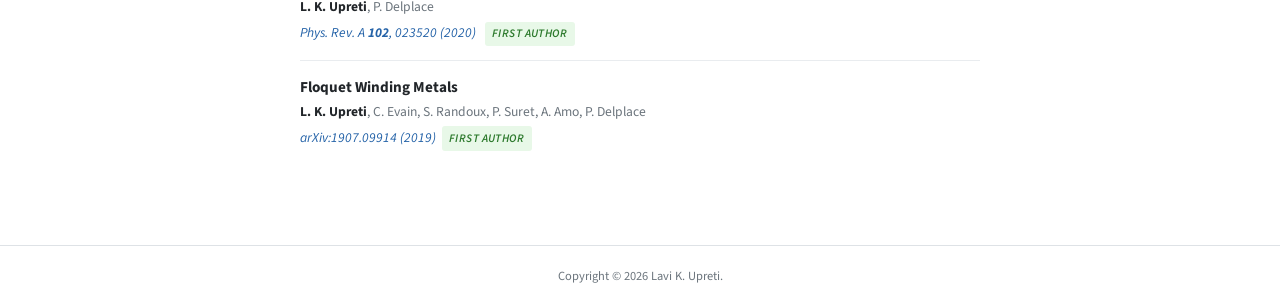
==== commit 4534d8cf: "Remove extra text from publication title" ====
--- a/publications.html
+++ b/publications.html
@@ -71,7 +71,7 @@
         <li class="pub-item">
           <div class="pub-title">
             <a href="https://journals.aps.org/prb/abstract/10.1103/4f1t-pj5t" target="_blank" rel="noopener">
-              Engineering symmetry-protected topological states in waveguide arrays (Phys. Rev. B selected)
+              Engineering symmetry-protected topological states in waveguide arrays
             </a>
           </div>
           <div class="pub-authors"><span class="me">L. K. Upreti</span></div>
